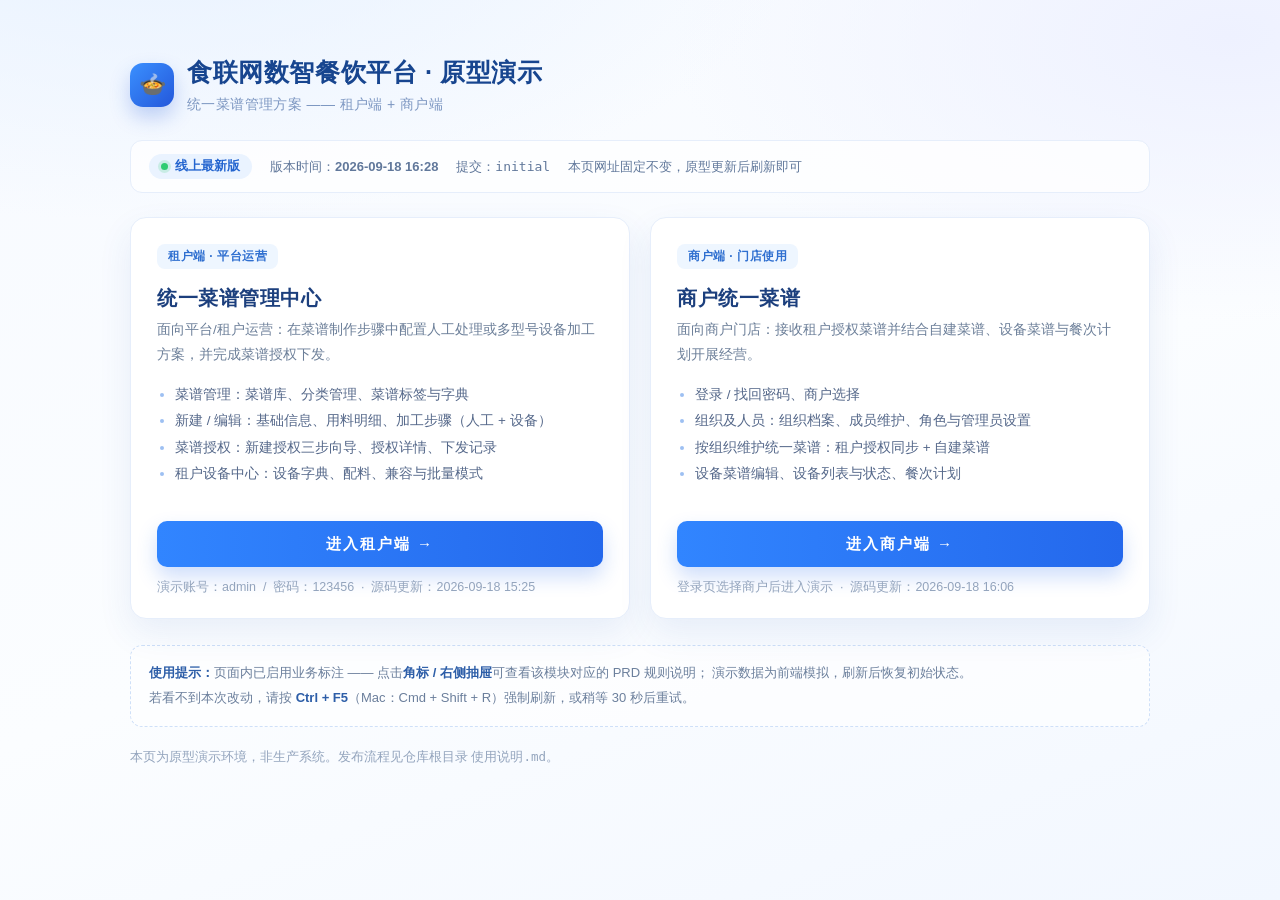
==== index.html @ 822a24f4 "更新原型 2026-09-18 16:28" ====
<!doctype html>
<html lang="zh-CN">
<head>
<meta charset="UTF-8" />
<meta name="viewport" content="width=device-width, initial-scale=1" />
<title>食联网数智餐饮平台 · 原型演示</title>
<style>
  :root {
    --blue: #2d7dff; --deep: #123b83; --ink: #24324b; --muted: #7c8da6;
    --line: #e6eefb; --card: #ffffff;
  }
  * { box-sizing: border-box; }
  body {
    margin: 0; min-height: 100vh; padding: 56px 22px 70px;
    font-family: "Microsoft YaHei", "PingFang SC", Arial, sans-serif; color: var(--ink);
    background: radial-gradient(1100px 520px at 12% -10%, #e8f2ff 0%, rgba(232,242,255,0) 60%),
                radial-gradient(900px 460px at 96% 4%, #eef1ff 0%, rgba(238,241,255,0) 62%),
                linear-gradient(160deg, #f7faff 0%, #fbfdff 55%, #f2f7ff 100%);
  }
  .wrap { width: min(1020px, 100%); margin: 0 auto; }
  .brand { display: flex; align-items: center; gap: 13px; }
  .logo {
    width: 44px; height: 44px; display: grid; place-items: center; border-radius: 13px; color: #fff; font-size: 22px;
    background: linear-gradient(135deg, #3a90ff, #2457da); box-shadow: 0 10px 20px rgba(36, 87, 218, .26);
  }
  h1 { margin: 0; font-size: 25px; letter-spacing: .6px; color: #17458f; }
  .sub { margin: 7px 0 0; font-size: 14px; letter-spacing: .4px; color: #7d97c2; }
  .bar {
    display: flex; flex-wrap: wrap; align-items: center; gap: 10px 18px;
    margin: 26px 0 24px; padding: 13px 18px; border: 1px solid var(--line); border-radius: 12px;
    background: rgba(255, 255, 255, .78); font-size: 13px; color: #61789b;
  }
  .pill {
    display: inline-flex; align-items: center; gap: 7px; padding: 4px 12px; border-radius: 999px;
    background: #eaf3ff; color: #2364cf; font-weight: 700; font-size: 12.5px;
  }
  .dot { width: 7px; height: 7px; border-radius: 50%; background: #2ecc71; box-shadow: 0 0 0 3px rgba(46, 204, 113, .18); }
  .grid { display: grid; grid-template-columns: repeat(auto-fit, minmax(320px, 1fr)); gap: 20px; }
  .card {
    display: flex; flex-direction: column; padding: 26px 26px 22px; border: 1px solid var(--line); border-radius: 16px;
    background: var(--card); box-shadow: 0 14px 34px rgba(44, 92, 173, .09); transition: .22s;
  }
  .card:hover { transform: translateY(-3px); box-shadow: 0 20px 42px rgba(44, 92, 173, .16); border-color: #d3e4ff; }
  .card h2 { margin: 16px 0 6px; font-size: 20px; color: #1c3f7d; letter-spacing: .5px; }
  .tag {
    align-self: flex-start; padding: 4px 11px; border-radius: 8px; font-size: 12px; font-weight: 700;
    background: #eef6ff; color: #2f6fd0; letter-spacing: .5px;
  }
  .card p.desc { margin: 0 0 14px; font-size: 13.5px; line-height: 1.85; color: #6c7f99; }
  ul { margin: 0 0 18px; padding-left: 18px; font-size: 13.5px; line-height: 1.95; color: #55688a; }
  ul li::marker { color: #9dc0f2; }
  .meta { margin-top: auto; font-size: 12.5px; color: #93a4bd; }
  .go {
    display: inline-flex; align-items: center; justify-content: center; gap: 8px; width: 100%; height: 46px;
    margin: 16px 0 12px; border-radius: 10px; color: #fff; font-weight: 700; font-size: 15px; letter-spacing: 2px;
    text-decoration: none; background: linear-gradient(90deg, #3185ff, #2468ec); box-shadow: 0 10px 20px rgba(38, 104, 236, .22);
  }
  .go:hover { filter: brightness(1.05); }
  .tip {
    margin: 26px 0 0; padding: 15px 18px; border: 1px dashed #cfe0f8; border-radius: 12px;
    background: rgba(255, 255, 255, .6); font-size: 13px; line-height: 1.9; color: #6b7f9c;
  }
  .tip b { color: #2d5ea8; }
  footer { margin-top: 22px; font-size: 12.5px; color: #93a4bd; }
</style>
</head>
<body>
<div class="wrap">
  <div class="brand">
    <div class="logo">🍲</div>
    <div>
      <h1>食联网数智餐饮平台 · 原型演示</h1>
      <p class="sub">统一菜谱管理方案 —— 租户端 + 商户端</p>
    </div>
  </div>

  <div class="bar">
    <span class="pill"><span class="dot"></span>线上最新版</span>
    <span>版本时间：<b id="verTime">读取中…</b></span>
    <span>提交：<code id="verCommit">—</code></span>
    <span>本页网址固定不变，原型更新后刷新即可</span>
  </div>

  <div class="grid">
    <section class="card">
      <span class="tag">租户端 · 平台运营</span>
      <h2>统一菜谱管理中心</h2>
      <p class="desc">面向平台/租户运营：在菜谱制作步骤中配置人工处理或多型号设备加工方案，并完成菜谱授权下发。</p>
      <ul>
        <li>菜谱管理：菜谱库、分类管理、菜谱标签与字典</li>
        <li>新建 / 编辑：基础信息、用料明细、加工步骤（人工 + 设备）</li>
        <li>菜谱授权：新建授权三步向导、授权详情、下发记录</li>
        <li>租户设备中心：设备字典、配料、兼容与批量模式</li>
      </ul>
      <a class="go" href="tenant/index.html">进入租户端 →</a>
      <div class="meta">演示账号：admin &nbsp;/&nbsp; 密码：123456 &nbsp;·&nbsp; 源码更新：<span id="verTenant">—</span></div>
    </section>

    <section class="card">
      <span class="tag">商户端 · 门店使用</span>
      <h2>商户统一菜谱</h2>
      <p class="desc">面向商户门店：接收租户授权菜谱并结合自建菜谱、设备菜谱与餐次计划开展经营。</p>
      <ul>
        <li>登录 / 找回密码、商户选择</li>
        <li>组织及人员：组织档案、成员维护、角色与管理员设置</li>
        <li>按组织维护统一菜谱：租户授权同步 + 自建菜谱</li>
        <li>设备菜谱编辑、设备列表与状态、餐次计划</li>
      </ul>
      <a class="go" href="merchant/index.html">进入商户端 →</a>
      <div class="meta">登录页选择商户后进入演示 &nbsp;·&nbsp; 源码更新：<span id="verMerchant">—</span></div>
    </section>
  </div>

  <div class="tip">
    <b>使用提示：</b>页面内已启用业务标注 —— 点击<b>角标 / 右侧抽屉</b>可查看该模块对应的 PRD 规则说明；
    演示数据为前端模拟，刷新后恢复初始状态。<br />
    若看不到本次改动，请按 <b>Ctrl + F5</b>（Mac：Cmd + Shift + R）强制刷新，或稍等 30 秒后重试。
  </div>

  <footer>
    本页为原型演示环境，非生产系统。发布流程见仓库根目录 <code>使用说明.md</code>。
  </footer>
</div>

<script>
  fetch('version.json?t=' + Date.now(), { cache: 'no-store' })
    .then(function (r) { if (!r.ok) throw new Error(r.status); return r.text(); })
    .then(function (t) { return JSON.parse(t.replace(/^\uFEFF/, '')); })
    .then(function (v) {
      var set = function (id, val) { var el = document.getElementById(id); if (el && val) el.textContent = val; };
      set('verTime', v.publishedAt);
      set('verCommit', v.commit);
      set('verTenant', v.tenantSourceAt);
      set('verMerchant', v.merchantSourceAt);
    })
    .catch(function () {
      var el = document.getElementById('verTime');
      if (el) el.textContent = '未知（version.json 未读取到）';
    });
</script>
</body>
</html>
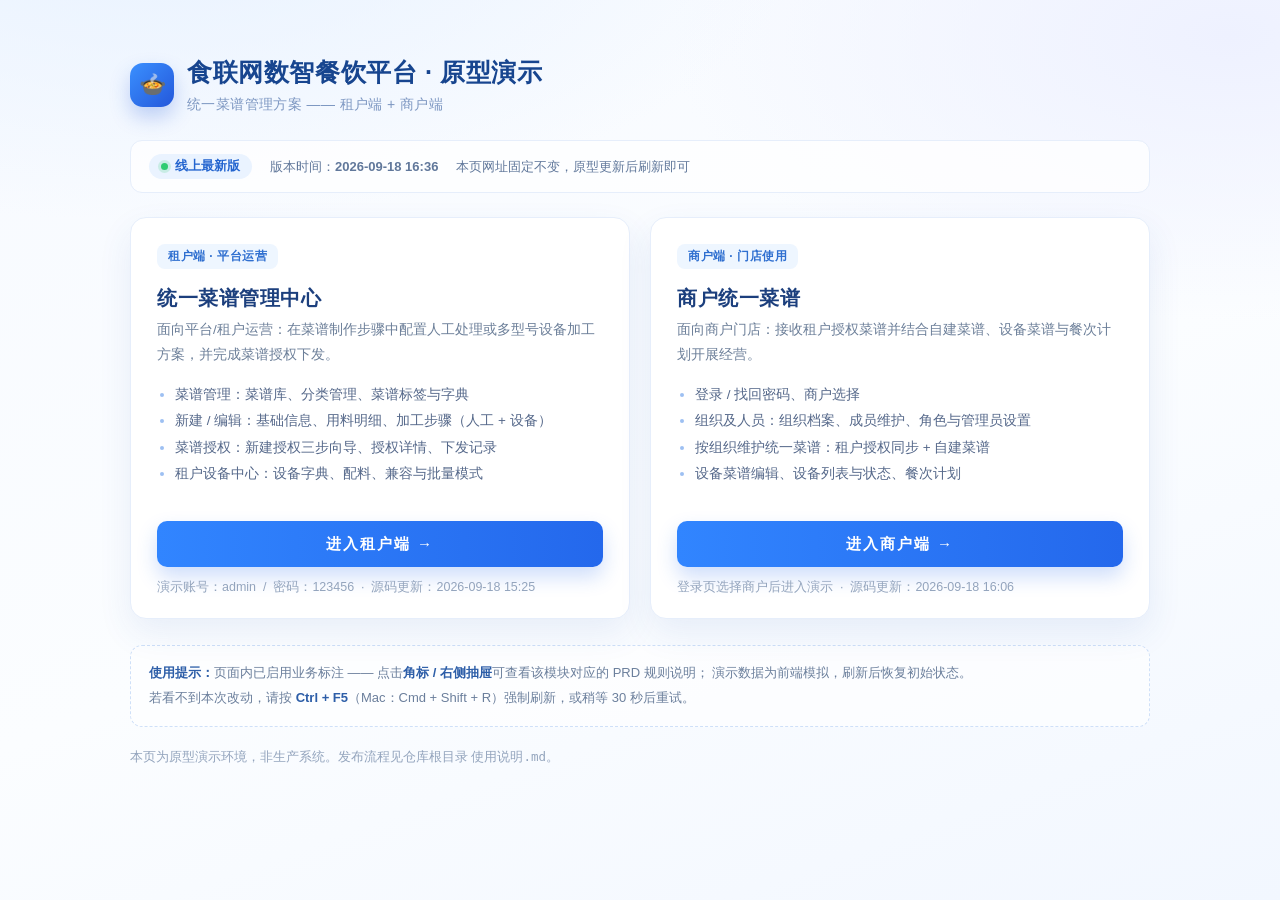
==== commit d9f9f25b: "更新原型 2026-09-18 16:36" ====
--- a/index.html
+++ b/index.html
@@ -77,7 +77,6 @@
   <div class="bar">
     <span class="pill"><span class="dot"></span>线上最新版</span>
     <span>版本时间：<b id="verTime">读取中…</b></span>
-    <span>提交：<code id="verCommit">—</code></span>
     <span>本页网址固定不变，原型更新后刷新即可</span>
   </div>
 
@@ -129,7 +128,6 @@
     .then(function (v) {
       var set = function (id, val) { var el = document.getElementById(id); if (el && val) el.textContent = val; };
       set('verTime', v.publishedAt);
-      set('verCommit', v.commit);
       set('verTenant', v.tenantSourceAt);
       set('verMerchant', v.merchantSourceAt);
     })
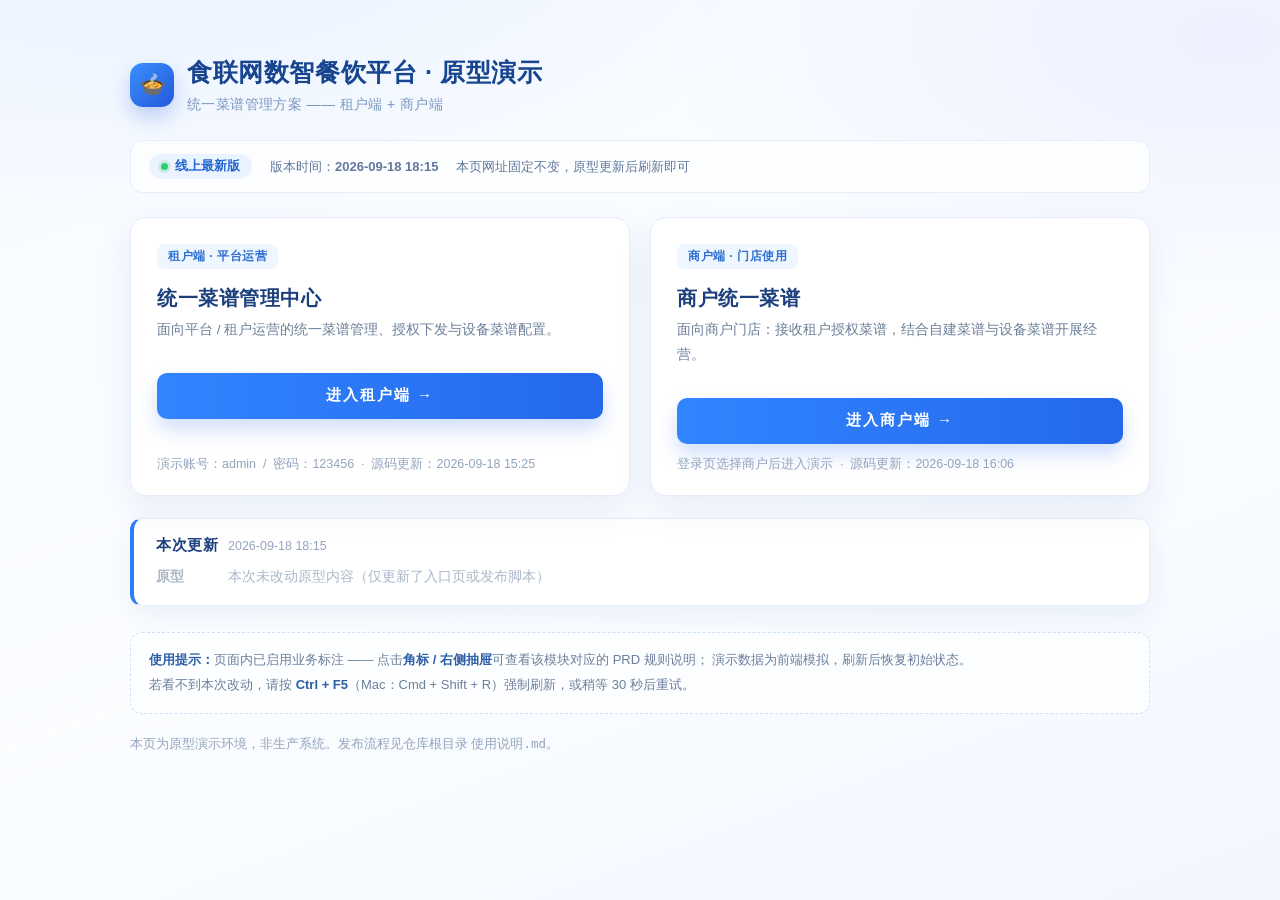
==== commit 6f2e5c12: "更新原型 2026-09-18 18:15" ====
--- a/index.html
+++ b/index.html
@@ -56,6 +56,18 @@
     text-decoration: none; background: linear-gradient(90deg, #3185ff, #2468ec); box-shadow: 0 10px 20px rgba(38, 104, 236, .22);
   }
   .go:hover { filter: brightness(1.05); }
+  .update {
+    margin: 22px 0 0; padding: 17px 22px 15px; border: 1px solid var(--line); border-left: 4px solid #2d7dff;
+    border-radius: 12px; background: #fff; box-shadow: 0 10px 26px rgba(44, 92, 173, .07);
+  }
+  .update-head { display: flex; flex-wrap: wrap; align-items: baseline; gap: 10px; margin-bottom: 9px; }
+  .update-head b { font-size: 15px; letter-spacing: .5px; color: #1c3f7d; }
+  .update-head span { font-size: 12.5px; color: #93a4bd; }
+  .update-row { display: flex; gap: 10px; font-size: 13.5px; line-height: 1.95; color: #55688a; }
+  .update-row + .update-row { margin-top: 3px; }
+  .update-row em { flex: none; width: 62px; font-style: normal; font-weight: 700; color: #2f6fd0; }
+  .update-row.none, .update-row.none em { color: #aab7c9; }
+  .update-row b { color: #2d5ea8; }
   .tip {
     margin: 26px 0 0; padding: 15px 18px; border: 1px dashed #cfe0f8; border-radius: 12px;
     background: rgba(255, 255, 255, .6); font-size: 13px; line-height: 1.9; color: #6b7f9c;
@@ -84,13 +96,7 @@
     <section class="card">
       <span class="tag">租户端 · 平台运营</span>
       <h2>统一菜谱管理中心</h2>
-      <p class="desc">面向平台/租户运营：在菜谱制作步骤中配置人工处理或多型号设备加工方案，并完成菜谱授权下发。</p>
-      <ul>
-        <li>菜谱管理：菜谱库、分类管理、菜谱标签与字典</li>
-        <li>新建 / 编辑：基础信息、用料明细、加工步骤（人工 + 设备）</li>
-        <li>菜谱授权：新建授权三步向导、授权详情、下发记录</li>
-        <li>租户设备中心：设备字典、配料、兼容与批量模式</li>
-      </ul>
+      <p class="desc">面向平台 / 租户运营的统一菜谱管理、授权下发与设备菜谱配置。</p>
       <a class="go" href="tenant/index.html">进入租户端 →</a>
       <div class="meta">演示账号：admin &nbsp;/&nbsp; 密码：123456 &nbsp;·&nbsp; 源码更新：<span id="verTenant">—</span></div>
     </section>
@@ -98,16 +104,18 @@
     <section class="card">
       <span class="tag">商户端 · 门店使用</span>
       <h2>商户统一菜谱</h2>
-      <p class="desc">面向商户门店：接收租户授权菜谱并结合自建菜谱、设备菜谱与餐次计划开展经营。</p>
-      <ul>
-        <li>登录 / 找回密码、商户选择</li>
-        <li>组织及人员：组织档案、成员维护、角色与管理员设置</li>
-        <li>按组织维护统一菜谱：租户授权同步 + 自建菜谱</li>
-        <li>设备菜谱编辑、设备列表与状态、餐次计划</li>
-      </ul>
+      <p class="desc">面向商户门店：接收租户授权菜谱，结合自建菜谱与设备菜谱开展经营。</p>
       <a class="go" href="merchant/index.html">进入商户端 →</a>
       <div class="meta">登录页选择商户后进入演示 &nbsp;·&nbsp; 源码更新：<span id="verMerchant">—</span></div>
     </section>
+  </div>
+
+  <div class="update" id="updateBox" hidden>
+    <div class="update-head">
+      <b>本次更新</b>
+      <span id="updateAt"></span>
+    </div>
+    <div id="updateRows"></div>
   </div>
 
   <div class="tip">
@@ -122,6 +130,37 @@
 </div>
 
 <script>
+  // 渲染「本次更新」：数据来自发布脚本生成的 version.json，无需手工维护
+  function renderUpdate(v) {
+    var box = document.getElementById('updateBox');
+    var rows = document.getElementById('updateRows');
+    if (!box || !rows) return;
+    var ch = v && v.changes;
+    if (!ch) return;                                  // 旧版 version.json 没有该字段就不显示
+
+    var esc = function (s) {
+      return String(s).replace(/&/g, '&amp;').replace(/</g, '&lt;').replace(/>/g, '&gt;');
+    };
+    var row = function (name, side) {
+      var mods = (side && side.modules) || [];
+      var n = (side && side.fileCount) || 0;
+      if (!n) return '<div class="update-row none"><em>' + name + '</em><span>本次无改动</span></div>';
+      var text = esc(mods.join('、'));
+      if (side.moreCount) text += '，另有 <b>' + Number(side.moreCount) + '</b> 个模块';
+      return '<div class="update-row"><em>' + name + '</em><span>' + text +
+             '（<b>' + Number(n) + '</b> 个文件）</span></div>';
+    };
+
+    var total = ((ch.tenant && ch.tenant.fileCount) || 0) + ((ch.merchant && ch.merchant.fileCount) || 0);
+    rows.innerHTML = (total === 0)
+      ? '<div class="update-row none"><em>原型</em><span>本次未改动原型内容（仅更新了入口页或发布脚本）</span></div>'
+      : row('租户端', ch.tenant) + row('商户端', ch.merchant);
+
+    var at = document.getElementById('updateAt');
+    if (at && v.publishedAt) at.textContent = v.publishedAt;
+    box.hidden = false;
+  }
+
   fetch('version.json?t=' + Date.now(), { cache: 'no-store' })
     .then(function (r) { if (!r.ok) throw new Error(r.status); return r.text(); })
     .then(function (t) { return JSON.parse(t.replace(/^\uFEFF/, '')); })
@@ -130,6 +169,7 @@
       set('verTime', v.publishedAt);
       set('verTenant', v.tenantSourceAt);
       set('verMerchant', v.merchantSourceAt);
+      renderUpdate(v);
     })
     .catch(function () {
       var el = document.getElementById('verTime');
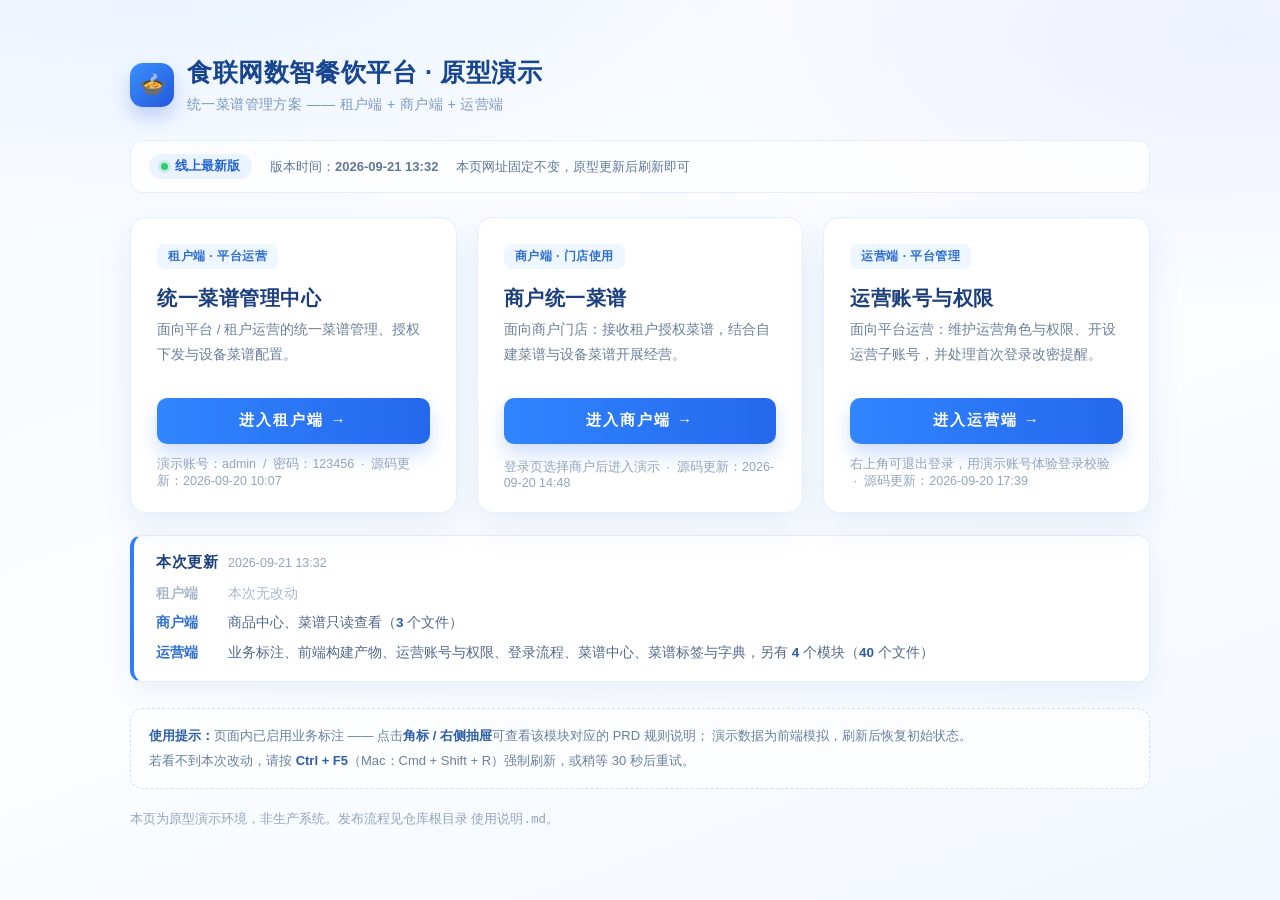
==== commit 06a86718: "新增运营端原型（系统管理·运营账号与权限）并纳入发布流程" ====
--- a/index.html
+++ b/index.html
@@ -82,7 +82,7 @@
     <div class="logo">🍲</div>
     <div>
       <h1>食联网数智餐饮平台 · 原型演示</h1>
-      <p class="sub">统一菜谱管理方案 —— 租户端 + 商户端</p>
+      <p class="sub">统一菜谱管理方案 —— 租户端 + 商户端 + 运营端</p>
     </div>
   </div>
 
@@ -107,6 +107,14 @@
       <p class="desc">面向商户门店：接收租户授权菜谱，结合自建菜谱与设备菜谱开展经营。</p>
       <a class="go" href="merchant/index.html">进入商户端 →</a>
       <div class="meta">登录页选择商户后进入演示 &nbsp;·&nbsp; 源码更新：<span id="verMerchant">—</span></div>
+    </section>
+
+    <section class="card">
+      <span class="tag">运营端 · 平台管理</span>
+      <h2>运营账号与权限</h2>
+      <p class="desc">面向平台运营：维护运营角色与权限、开设运营子账号，并处理首次登录改密提醒。</p>
+      <a class="go" href="opsys/index.html">进入运营端 →</a>
+      <div class="meta">右上角可退出登录，用演示账号体验登录校验 &nbsp;·&nbsp; 源码更新：<span id="verOpsys">—</span></div>
     </section>
   </div>
 
@@ -151,10 +159,12 @@
              '（<b>' + Number(n) + '</b> 个文件）</span></div>';
     };
 
-    var total = ((ch.tenant && ch.tenant.fileCount) || 0) + ((ch.merchant && ch.merchant.fileCount) || 0);
+    var total = ((ch.tenant && ch.tenant.fileCount) || 0)
+              + ((ch.merchant && ch.merchant.fileCount) || 0)
+              + ((ch.opsys && ch.opsys.fileCount) || 0);
     rows.innerHTML = (total === 0)
       ? '<div class="update-row none"><em>原型</em><span>本次未改动原型内容（仅更新了入口页或发布脚本）</span></div>'
-      : row('租户端', ch.tenant) + row('商户端', ch.merchant);
+      : row('租户端', ch.tenant) + row('商户端', ch.merchant) + row('运营端', ch.opsys);
 
     var at = document.getElementById('updateAt');
     if (at && v.publishedAt) at.textContent = v.publishedAt;
@@ -169,6 +179,7 @@
       set('verTime', v.publishedAt);
       set('verTenant', v.tenantSourceAt);
       set('verMerchant', v.merchantSourceAt);
+      set('verOpsys', v.opsysSourceAt);
       renderUpdate(v);
     })
     .catch(function () {
